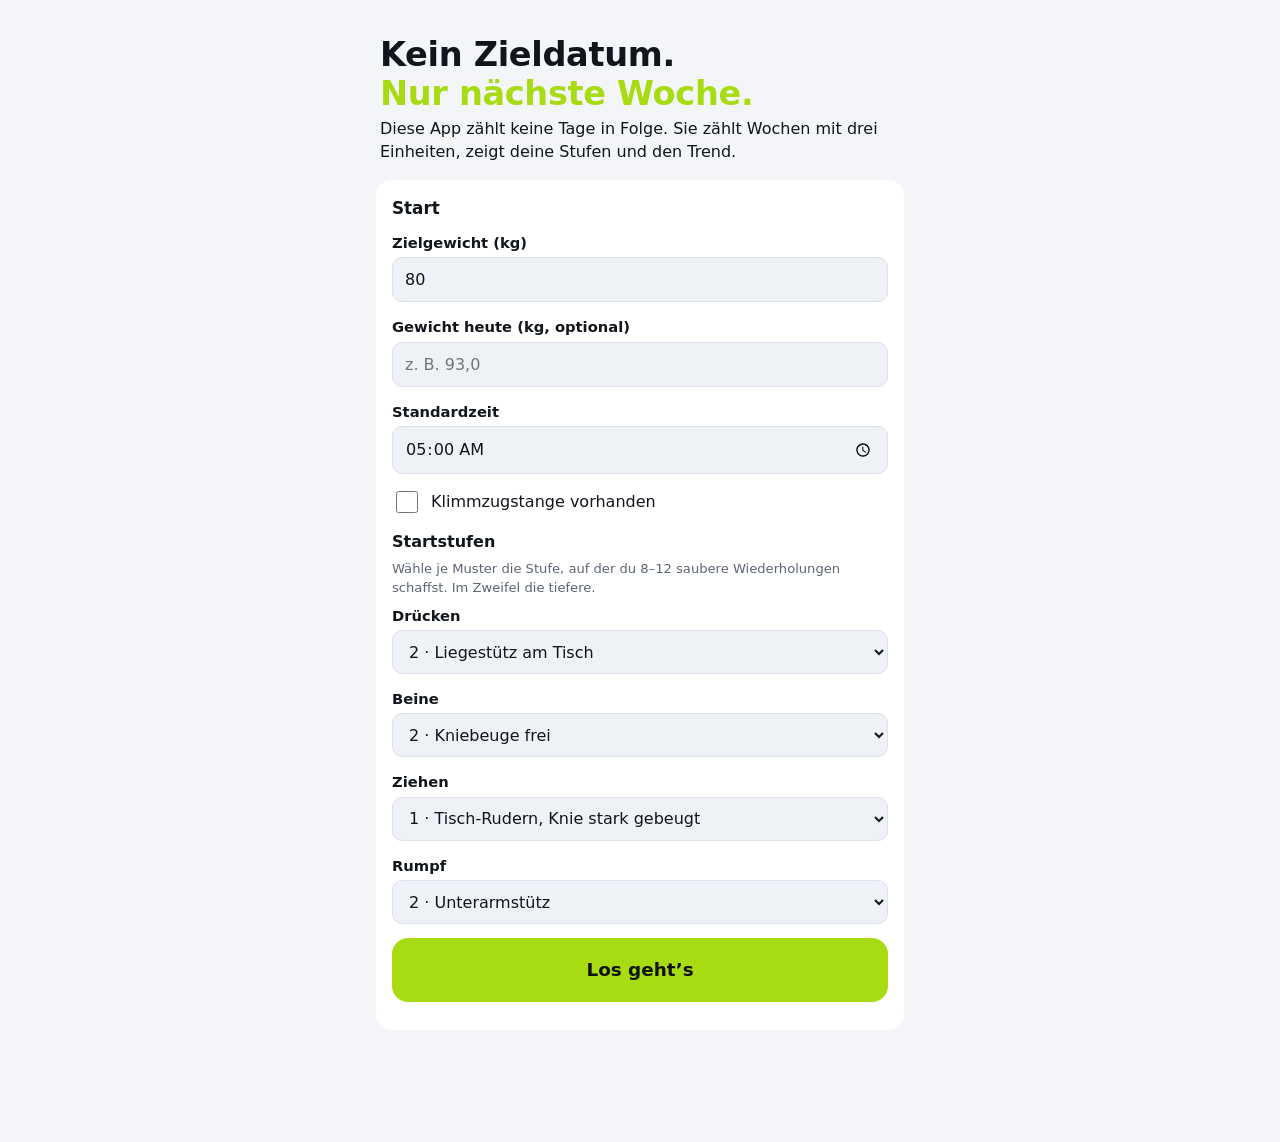
==== index.html @ e04a8357 "Fitness-PWA: Wochenziel, Progressionsleitern, Trends Co-Authored-By: Claude Opus 5.5 <noreply@anthro" ====
<!doctype html>
<html lang="de">
<head>
<meta charset="utf-8">
<meta name="viewport" content="width=device-width, initial-scale=1, viewport-fit=cover">
<title>Fitness</title>
<meta name="description" content="Krafttraining mit Körpergewicht: Wochenziel, Progressionsleitern, Trend.">
<meta name="theme-color" content="#0e1116">
<meta name="apple-mobile-web-app-capable" content="yes">
<meta name="mobile-web-app-capable" content="yes">
<meta name="apple-mobile-web-app-status-bar-style" content="black-translucent">
<meta name="apple-mobile-web-app-title" content="Fitness">
<link rel="manifest" href="manifest.webmanifest">
<link rel="apple-touch-icon" href="icons/icon-180.png">
<link rel="icon" type="image/png" href="icons/icon-192.png">
<link rel="stylesheet" href="app.css">
</head>
<body>
<main id="view"></main>
<nav class="tabs" hidden>
  <button type="button" data-go="heute"><svg viewBox="0 0 24 24" aria-hidden="true"><circle cx="12" cy="12" r="8"/><path d="M12 7v5l3 2"/></svg>Heute</button>
  <button type="button" data-go="verlauf"><svg viewBox="0 0 24 24" aria-hidden="true"><path d="M4 19h16M6 15l4-4 3 3 5-6"/></svg>Verlauf</button>
  <button type="button" data-go="uebungen"><svg viewBox="0 0 24 24" aria-hidden="true"><circle cx="12" cy="5" r="2"/><path d="M12 8v6m0 0-4 6m4-6 4 6M7 11h10"/></svg>Übungen</button>
  <button type="button" data-go="mehr"><svg viewBox="0 0 24 24" aria-hidden="true"><path d="M5 7h14M5 12h14M5 17h14"/></svg>Mehr</button>
</nav>
<section id="run" hidden aria-live="polite"></section>
<dialog id="dlg"></dialog>
<div id="toast" role="status" hidden></div>
<script src="figures.js"></script>
<script src="exercises.js"></script>
<script src="app.js"></script>
</body>
</html>
---- app.css ----
:root {
  --bg: #0e1116; --surface: #171b22; --surface2: #212733; --line: #2c3442;
  --text: #eef2f7; --muted: #98a2b3; --accent: #c6f432; --on-accent: #10140a;
  --mark: #c6f432; --mark-soft: #5d6b2a; --prop: #2a3240; --prop-line: #3a4456;
  --good: #3ccf91; --warn: #f2b84b; --bad: #ff7a7a; --info: #7cb8ff;
  --fig: #eef2f7; --fig-back: #6c7686;
  --r: 16px; --gap: 16px;
  color-scheme: dark;
}
@media (prefers-color-scheme: light) {
  :root {
    --bg: #f3f5f8; --surface: #ffffff; --surface2: #eef1f5; --line: #dde2ea;
    --text: #11151c; --muted: #5b6575; --accent: #a8dc12; --on-accent: #10140a;
    --mark: #5f8a00; --mark-soft: #c7dd8c; --prop: #e4e8ee; --prop-line: #c9d0db;
    --good: #138a5a; --warn: #a86a00; --bad: #c43c3c; --info: #2d6fc4;
    --fig: #1b212b; --fig-back: #a3acba;
    color-scheme: light;
  }
}
* { box-sizing: border-box; }
html { -webkit-text-size-adjust: 100%; }
body {
  margin: 0; background: var(--bg); color: var(--text);
  font: 16px/1.45 system-ui, -apple-system, "Segoe UI", Roboto, sans-serif;
  -webkit-tap-highlight-color: transparent;
}
body.running { overflow: hidden; }
main {
  max-width: 560px; margin: 0 auto;
  padding: calc(env(safe-area-inset-top) + 12px) 16px calc(env(safe-area-inset-bottom) + 96px);
}
h1 { font-size: 1.6rem; line-height: 1.15; margin: 0 0 4px; letter-spacing: -0.01em; }
h2 { font-size: 1.05rem; margin: 0 0 12px; }
h3 { font-size: 1rem; margin: 0 0 6px; }
p { margin: 0 0 8px; }
small, .small { font-size: 0.82rem; }
.muted { color: var(--muted); }
.accent { color: var(--accent); }
.good { color: var(--good); } .bad { color: var(--bad); }
.num { font-variant-numeric: tabular-nums; }
.center { text-align: center; }
.top { margin: 8px 0 16px; }

.card { background: var(--surface); border-radius: var(--r); padding: 16px; margin-bottom: var(--gap); }
.hero { padding: 24px 4px 8px; }
.hero h1 { font-size: 2.1rem; }

/* Knöpfe */
.btn {
  appearance: none; border: 0; border-radius: 12px; padding: 12px 16px; min-height: 48px;
  background: var(--surface2); color: var(--text); font: inherit; font-weight: 600;
  display: inline-flex; align-items: center; justify-content: center; gap: 8px; cursor: pointer;
}
.btn small { font-weight: 500; opacity: 0.75; }
.btn.primary { background: var(--accent); color: var(--on-accent); }
.btn.ghost { background: transparent; color: var(--muted); box-shadow: inset 0 0 0 1px var(--line); }
.btn.danger { background: transparent; color: var(--bad); box-shadow: inset 0 0 0 1px var(--bad); }
.btn.sm { min-height: 38px; padding: 8px 14px; font-size: 0.9rem; }
.btn.big { width: 100%; min-height: 64px; font-size: 1.15rem; border-radius: 16px; margin-bottom: 12px; }
.btn:active { transform: scale(0.98); }
.link { background: none; border: 0; color: var(--accent); font: inherit; padding: 0; cursor: pointer; text-decoration: underline; text-underline-offset: 2px; }
.row2 { display: grid; grid-template-columns: 1fr 1fr; gap: 12px; margin-bottom: 12px; }
.row2 .btn { flex-direction: column; gap: 0; }
.x { background: none; border: 0; color: var(--muted); font-size: 1.4rem; width: 40px; height: 40px; cursor: pointer; flex: none; }
.x.big { font-size: 2rem; }

/* Formulare */
.field { display: grid; gap: 4px; margin-bottom: 14px; }
.field > span { font-weight: 600; font-size: 0.92rem; }
input, select {
  font: inherit; color: var(--text); background: var(--surface2); border: 1px solid var(--line);
  border-radius: 10px; padding: 10px 12px; min-height: 44px; width: 100%;
}
input:focus, select:focus { outline: 2px solid var(--accent); outline-offset: 1px; }
.check { display: flex; align-items: center; gap: 10px; margin-bottom: 14px; }
.check input { width: 22px; height: 22px; min-height: 0; accent-color: var(--accent); }
.inline { display: flex; gap: 8px; margin-bottom: 8px; }
.inline input { flex: 1; }

/* Wochen-Karte */
.weekcard { display: grid; grid-template-columns: 96px 1fr; gap: 16px; align-items: center; position: relative; }
.ring { width: 96px; height: 96px; grid-row: 1; grid-column: 1; }
.ring circle { fill: none; stroke-width: 9; }
.ring .track { stroke: var(--surface2); }
.ring .arc { stroke: var(--mark-soft); stroke-linecap: round; transition: stroke-dasharray .6s; }
.ring .arc.done { stroke: var(--accent); }
.ringtxt { grid-row: 1; grid-column: 1; text-align: center; display: grid; place-content: center; }
.ringtxt b { font-size: 1.7rem; line-height: 1; }
.ringtxt b span { font-size: 1rem; color: var(--muted); }
.ringtxt small { color: var(--muted); font-size: 0.72rem; }
.weekinfo p { margin-bottom: 10px; }
.days { display: grid; grid-template-columns: repeat(7, 1fr); gap: 4px; text-align: center; }
.day span { display: block; font-size: 0.72rem; color: var(--muted); }
.day i { display: block; width: 14px; height: 14px; margin: 3px auto 0; border-radius: 50%; background: var(--surface2); }
.day i.u { background: var(--accent); }
.day i.m { background: transparent; box-shadow: inset 0 0 0 2.5px var(--accent); }
.day.today span { color: var(--text); font-weight: 700; }
.day.today i:not(.u):not(.m) { box-shadow: inset 0 0 0 2px var(--muted); }

.banner { display: flex; gap: 12px; align-items: center; justify-content: space-between; border-radius: 14px; padding: 12px 14px; margin-bottom: 12px; background: var(--surface); border-left: 4px solid var(--info); }
.banner.warn { border-left-color: var(--warn); }
.banner p { margin: 2px 0 0; color: var(--muted); font-size: 0.86rem; }
.bbtns { display: flex; gap: 6px; flex: none; }
.slot { margin: 0 4px 16px; }

/* Stufen */
.lvls { display: grid; grid-template-columns: 1fr 1fr; gap: 10px; }
.lvl { display: grid; gap: 4px; background: var(--surface2); border: 0; border-radius: 12px; padding: 8px; color: var(--text); font: inherit; font-size: 0.86rem; text-align: left; cursor: pointer; }
.lvl small { display: block; color: var(--muted); font-size: 0.75rem; }

/* Figuren */
.figslot { width: 100%; }
.fig { display: block; width: 100%; height: auto; }
.figslot.mini .fig { max-height: 70px; }
.figslot.mid { max-width: 220px; margin: 0 auto 6px; }
.figslot.big { max-width: 420px; margin: 0 auto; }
.fig .floor { stroke: var(--prop-line); stroke-width: 2; }
.fig .prop { fill: var(--prop); stroke: var(--prop-line); stroke-width: 1; }
.fig .prop.faint { opacity: 0.5; }
.fig .prop.solid { fill: var(--muted); stroke: none; }
.fig .limb { fill: none; stroke-linecap: round; stroke-linejoin: round; stroke-width: 5.5; }
.fig .limb.front { stroke: var(--fig); }
.fig .limb.back { stroke: var(--fig-back); }
.fig .headc { fill: var(--accent); }

/* Übungskarten */
.excard { display: grid; grid-template-columns: 42% 1fr; gap: 12px; align-items: center; padding: 10px 0; border-top: 1px solid var(--line); }
.card > div:first-of-type .excard, .card > h2 + .excard { border-top: 0; }
.excard ul { margin: 0 0 6px; padding-left: 18px; font-size: 0.86rem; color: var(--muted); }
.current .excard { background: var(--surface2); border-radius: 12px; padding: 10px; border-top: 0; margin: 4px -6px; }
.tag { display: inline-block; font-size: 0.75rem; font-weight: 700; color: var(--on-accent); background: var(--accent); border-radius: 6px; padding: 1px 7px; }

/* Diagramme */
.chart { position: relative; touch-action: pan-y; margin: 4px 0 8px; }
.chart svg { display: block; width: 100%; height: auto; overflow: visible; }
.chart .grid { stroke: var(--line); stroke-width: 1; }
.chart .axis { stroke: var(--prop-line); stroke-width: 1; }
.chart .goal { stroke: var(--muted); stroke-width: 1; stroke-dasharray: 4 4; }
.chart .ax { fill: var(--muted); font-size: 10px; }
.chart .lbl { fill: var(--text); font-size: 11px; font-weight: 700; }
.chart .line { fill: none; stroke: var(--mark); stroke-width: 2; stroke-linejoin: round; stroke-linecap: round; }
.chart .dot { fill: var(--muted); opacity: 0.55; }
.chart .pdot { fill: var(--mark); stroke: var(--surface); stroke-width: 2; }
.chart .bar.ok { fill: var(--mark); }
.chart .bar.mini { fill: var(--mark-soft); }
.chart .bar.no { fill: var(--fig-back); opacity: 0.55; }
.chart .bar.cur { fill: none; stroke: var(--mark); stroke-width: 1.5; stroke-dasharray: 3 2; }
.chart .xhair { stroke: var(--muted); stroke-width: 1; }
.chart .hl { fill: var(--mark); stroke: var(--surface); stroke-width: 2; }
.tip { position: absolute; pointer-events: none; background: var(--surface2); border: 1px solid var(--line); border-radius: 8px; padding: 6px 9px; font-size: 0.8rem; line-height: 1.35; white-space: nowrap; box-shadow: 0 4px 16px rgba(0,0,0,.25); }
.legend { display: flex; flex-wrap: wrap; gap: 4px 12px; align-items: center; color: var(--muted); margin: 0; }
.sw { display: inline-block; width: 10px; height: 10px; border-radius: 3px; margin-right: -6px; }
.sw.ok { background: var(--mark); } .sw.mini { background: var(--mark-soft); } .sw.no { background: var(--fig-back); opacity: .55; }
.sw.cur { box-shadow: inset 0 0 0 1.5px var(--mark); }
.stats { display: grid; grid-template-columns: repeat(3, 1fr); gap: 8px; margin-bottom: 8px; }
.stats b { font-size: 1.5rem; display: block; line-height: 1.1; }
.stats b span { font-size: 0.95rem; color: var(--muted); }
.stats small { color: var(--muted); }
.perfgrid { display: grid; grid-template-columns: 1fr 1fr; gap: 14px; }
.perf p { margin: 0; font-size: 0.9rem; }

.tablewrap { overflow-x: auto; }
table.tests { width: 100%; border-collapse: collapse; font-size: 0.86rem; margin-bottom: 8px; }
.tests td { white-space: nowrap; }
.tests th, .tests td { padding: 7px 4px; border-bottom: 1px solid var(--line); text-align: right; font-variant-numeric: tabular-nums; }
.tests th:first-child { text-align: left; font-weight: 500; }
.tests thead th { color: var(--muted); font-weight: 600; }

ul.plain { list-style: none; margin: 0; padding: 0; }
ul.plain li { display: flex; align-items: center; justify-content: space-between; gap: 8px; padding: 8px 0; border-bottom: 1px solid var(--line); }
ul.plain li:last-child { border-bottom: 0; }
details summary { cursor: pointer; padding: 6px 0; }
.rules ol { padding-left: 20px; margin: 0 0 12px; }
.rules li { margin-bottom: 6px; }
.rules ul { padding-left: 20px; margin: 0; }

/* Tab-Leiste */
.tabs {
  position: fixed; left: 0; right: 0; bottom: 0; z-index: 5;
  display: grid; grid-template-columns: repeat(4, 1fr);
  padding: 6px 8px calc(env(safe-area-inset-bottom) + 6px);
  background: color-mix(in srgb, var(--bg) 82%, transparent);
  -webkit-backdrop-filter: blur(14px); backdrop-filter: blur(14px);
  border-top: 1px solid var(--line);
}
.tabs[hidden] { display: none; }
.tabs button { background: none; border: 0; color: var(--muted); font: inherit; font-size: 0.72rem; display: grid; justify-items: center; gap: 2px; padding: 6px 0; cursor: pointer; }
.tabs svg { width: 24px; height: 24px; fill: none; stroke: currentColor; stroke-width: 2; stroke-linecap: round; stroke-linejoin: round; }
.tabs button.on { color: var(--accent); }

/* Einheit im Vollbild */
#run {
  position: fixed; inset: 0; z-index: 10; background: var(--bg); overflow-y: auto;
  display: flex; flex-direction: column;
  padding: calc(env(safe-area-inset-top) + 8px) 16px calc(env(safe-area-inset-bottom) + 16px);
}
#run[hidden] { display: none; }
#run.flash { animation: flash .5s ease-out; }
@keyframes flash { 0% { box-shadow: inset 0 0 0 100vmax color-mix(in srgb, var(--accent) 35%, transparent); } 100% { box-shadow: inset 0 0 0 100vmax transparent; } }
.runhead { display: grid; grid-template-columns: 40px 1fr auto; gap: 10px; align-items: center; max-width: 560px; width: 100%; margin: 0 auto; }
.runhead small { color: var(--muted); font-weight: 600; }
.prog { height: 6px; background: var(--surface2); border-radius: 3px; overflow: hidden; margin-top: 4px; }
.prog i { display: block; height: 100%; background: var(--accent); border-radius: 3px; }
.stage { flex: 1; max-width: 560px; width: 100%; margin: 0 auto; text-align: center; padding: 8px 0; }
.stage h2 { font-size: 1.35rem; margin: 6px 0 4px; }
.stage .target { font-weight: 600; margin-bottom: 4px; }
.cues { list-style: none; padding: 0; margin: 8px 0 12px; color: var(--muted); font-size: 0.9rem; }
.cues li { margin-bottom: 2px; }
.clock { font-size: 4.2rem; font-weight: 800; line-height: 1; margin: 8px 0; letter-spacing: -0.02em; }
.rest .clock { font-size: 5.5rem; }
.tbar { height: 6px; background: var(--surface2); border-radius: 3px; overflow: hidden; max-width: 320px; margin: 0 auto 14px; }
.tbar i { display: block; height: 100%; width: 0; background: var(--accent); }
.stepper { display: flex; align-items: center; justify-content: center; gap: 18px; margin: 6px 0; }
.stepper .clock { min-width: 110px; margin: 0; }
.btn.round { width: 64px; height: 64px; border-radius: 50%; font-size: 1.5rem; padding: 0; }
.btn.round.wide { width: auto; min-width: 120px; border-radius: 32px; font-size: 1.1rem; padding: 0 22px; }
.runbtns { display: grid; grid-template-columns: 1fr 2fr; gap: 12px; max-width: 560px; width: 100%; margin: 0 auto; }
.runbtns .btn { min-height: 60px; font-size: 1.05rem; }
.sum { text-align: left; }
.sum h1 { font-size: 2rem; margin-top: 12px; }
.sumlist li select { width: auto; flex: none; }

dialog {
  width: min(560px, calc(100vw - 24px)); max-height: calc(100dvh - 40px); overflow-y: auto;
  border: 0; border-radius: 18px; padding: 18px; background: var(--surface); color: var(--text);
}
dialog::backdrop { background: rgba(0,0,0,.55); }
dialog .field small { font-size: 0.78rem; }

#toast {
  position: fixed; left: 50%; transform: translateX(-50%); z-index: 20;
  bottom: calc(env(safe-area-inset-bottom) + 84px);
  display: flex; gap: 12px; align-items: center; max-width: calc(100vw - 32px);
  background: var(--text); color: var(--bg); border-radius: 12px; padding: 10px 14px; font-weight: 600; font-size: 0.9rem;
}
#toast[hidden] { display: none; }
#toast button { background: none; border: 0; color: inherit; font: inherit; text-decoration: underline; cursor: pointer; }
body.running #toast { bottom: calc(env(safe-area-inset-bottom) + 96px); }

@media (prefers-reduced-motion: reduce) { * { transition: none !important; animation: none !important; } }
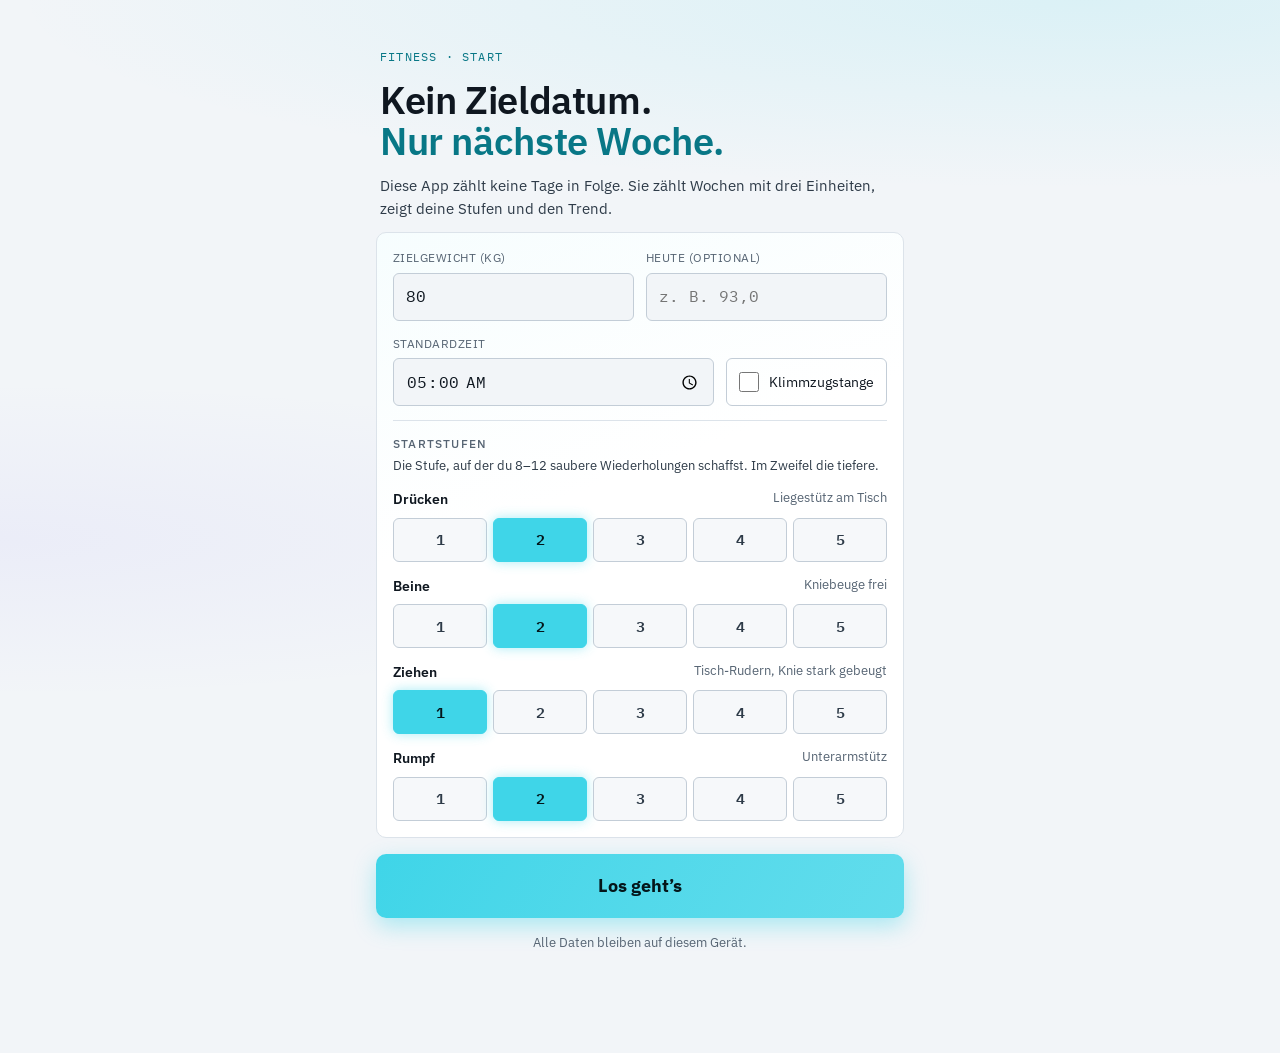
==== commit 8f223c78: "Design B (Instrument) umsetzen - Tokens, Verläufe, Glow nach DESIGN.md; IBM Plex lokal in fonts/ - H" ====
--- a/index.html
+++ b/index.html
@@ -5,7 +5,8 @@
 <meta name="viewport" content="width=device-width, initial-scale=1, viewport-fit=cover">
 <title>Fitness</title>
 <meta name="description" content="Krafttraining mit Körpergewicht: Wochenziel, Progressionsleitern, Trend.">
-<meta name="theme-color" content="#0e1116">
+<meta name="theme-color" content="#0A0F14" media="(prefers-color-scheme: dark)">
+<meta name="theme-color" content="#F2F5F8" media="(prefers-color-scheme: light)">
 <meta name="apple-mobile-web-app-capable" content="yes">
 <meta name="mobile-web-app-capable" content="yes">
 <meta name="apple-mobile-web-app-status-bar-style" content="black-translucent">
@@ -13,6 +14,8 @@
 <link rel="manifest" href="manifest.webmanifest">
 <link rel="apple-touch-icon" href="icons/icon-180.png">
 <link rel="icon" type="image/png" href="icons/icon-192.png">
+<link rel="preload" href="fonts/plex-sans-400.woff2" as="font" type="font/woff2" crossorigin>
+<link rel="preload" href="fonts/plex-mono-500.woff2" as="font" type="font/woff2" crossorigin>
 <link rel="stylesheet" href="app.css">
 </head>
 <body>
@@ -24,7 +27,7 @@
   <button type="button" data-go="mehr"><svg viewBox="0 0 24 24" aria-hidden="true"><path d="M5 7h14M5 12h14M5 17h14"/></svg>Mehr</button>
 </nav>
 <section id="run" hidden aria-live="polite"></section>
-<dialog id="dlg"></dialog>
+<dialog id="dlg" class="sheet" aria-labelledby="dlgT"></dialog>
 <div id="toast" role="status" hidden></div>
 <script src="figures.js"></script>
 <script src="exercises.js"></script>
--- a/app.css
+++ b/app.css
@@ -1,240 +1,587 @@
+/* Design B · Instrument – siehe DESIGN.md */
+@font-face { font-family: "IBM Plex Sans"; font-weight: 400; font-display: swap; src: url(fonts/plex-sans-400.woff2) format("woff2"); }
+@font-face { font-family: "IBM Plex Sans"; font-weight: 500; font-display: swap; src: url(fonts/plex-sans-500.woff2) format("woff2"); }
+@font-face { font-family: "IBM Plex Sans"; font-weight: 600; font-display: swap; src: url(fonts/plex-sans-600.woff2) format("woff2"); }
+@font-face { font-family: "IBM Plex Sans"; font-weight: 700; font-display: swap; src: url(fonts/plex-sans-700.woff2) format("woff2"); }
+@font-face { font-family: "IBM Plex Mono"; font-weight: 400; font-display: swap; src: url(fonts/plex-mono-400.woff2) format("woff2"); }
+@font-face { font-family: "IBM Plex Mono"; font-weight: 500; font-display: swap; src: url(fonts/plex-mono-500.woff2) format("woff2"); }
+@font-face { font-family: "IBM Plex Mono"; font-weight: 600; font-display: swap; src: url(fonts/plex-mono-600.woff2) format("woff2"); }
+
 :root {
-  --bg: #0e1116; --surface: #171b22; --surface2: #212733; --line: #2c3442;
-  --text: #eef2f7; --muted: #98a2b3; --accent: #c6f432; --on-accent: #10140a;
-  --mark: #c6f432; --mark-soft: #5d6b2a; --prop: #2a3240; --prop-line: #3a4456;
-  --good: #3ccf91; --warn: #f2b84b; --bad: #ff7a7a; --info: #7cb8ff;
-  --fig: #eef2f7; --fig-back: #6c7686;
-  --r: 16px; --gap: 16px;
+  --bg: #0A0F14;
+  --surface: #121A22;  --surface-end: #0F161C;  --surface2: #1A242E;  --inset: #0E151B;
+  --line: #1F2B36;  --line-mid: #2A3A48;  --line-strong: #3A4B5A;  --track: #1F2B36;
+  --text: #E6EDF3;  --text-2: #B7C3CE;  --muted: #8B9AA8;
+  --accent: #3FD5E8;
+  --accent-ink: #3FD5E8;
+  --on-accent: #04161A;
+  --violet: #7B6CF6;
+  --good: #6FDBA0;  --good-line: #24503C;  --bad: #FF8F8F;  --bad-line: #FF7A7A;  --bad-soft: #5A2A2A;  --warn: #F2B84B;
+  --badminton: #A18CFF;
+  --fig: #E6EDF3;  --fig-prop: #3A4B5A;  --fig-prop-fill: #1A242E;
+  --chart-dot: #5A6B7A;
+  --r-card: 10px;  --r-ctrl: 6px;  --r-btn: 10px;  --r-pill: 999px;
+  --font-sans: "IBM Plex Sans", system-ui, sans-serif;
+  --font-mono: "IBM Plex Mono", ui-monospace, monospace;
+  /* Verlauf 45 %, Glow an */
+  --page-a: 11%;  --card-a: 4%;
+  --btn-shadow: 0 10px 30px color-mix(in srgb, var(--accent) 35%, transparent);
+  --glow-text: 0 0 18px color-mix(in srgb, var(--accent) 55%, transparent);
+  --glow-box: 0 0 10px color-mix(in srgb, var(--accent) 45%, transparent);
+  --glow-line: drop-shadow(0 0 6px color-mix(in srgb, var(--accent) 60%, transparent));
+  --seg-from: color-mix(in srgb, var(--accent) 84%, var(--bg));
+  --seg-to: var(--accent);
+  --accent-deep: color-mix(in srgb, var(--accent) 65%, var(--bg));
+  --accent-light: color-mix(in srgb, var(--accent) 75%, #fff);
   color-scheme: dark;
 }
 @media (prefers-color-scheme: light) {
   :root {
-    --bg: #f3f5f8; --surface: #ffffff; --surface2: #eef1f5; --line: #dde2ea;
-    --text: #11151c; --muted: #5b6575; --accent: #a8dc12; --on-accent: #10140a;
-    --mark: #5f8a00; --mark-soft: #c7dd8c; --prop: #e4e8ee; --prop-line: #c9d0db;
-    --good: #138a5a; --warn: #a86a00; --bad: #c43c3c; --info: #2d6fc4;
-    --fig: #1b212b; --fig-back: #a3acba;
+    --bg: #F2F5F8;
+    --surface: #FFFFFF;  --surface-end: #FFFFFF;  --surface2: #EEF2F6;  --inset: #F6F8FA;
+    --line: #DCE3EA;  --line-mid: #CDD6DF;  --line-strong: #C3CDD7;  --track: #E4EAF0;
+    --text: #0F1720;  --text-2: #2E3B48;  --muted: #566473;
+    --accent: #3FD5E8;  --accent-ink: #087786;  --on-accent: #04161A;
+    --good: #12805A;  --good-line: #B5DCC9;  --bad: #C43C3C;  --bad-line: #C43C3C;  --bad-soft: #EBC4C4;  --warn: #A86A00;
+    --badminton: #6A55D8;
+    --fig: #0F1720;  --fig-prop: #C3CDD7;  --fig-prop-fill: #E4EAF0;
+    --chart-dot: #9AA8B6;
+    --page-a: 13%;  --card-a: 4.5%;
+    --btn-shadow: 0 8px 22px color-mix(in srgb, var(--accent) 40%, transparent);
+    --glow-text: none;
+    --glow-box: 0 2px 6px color-mix(in srgb, var(--accent) 45%, transparent);
+    --glow-line: drop-shadow(0 2px 4px color-mix(in srgb, var(--accent) 45%, transparent));
+    --seg-from: var(--accent-ink);
+    --seg-to: color-mix(in srgb, var(--accent-ink) 73%, var(--accent));
+    --accent-deep: var(--accent-ink);
+    --accent-light: var(--accent);
     color-scheme: light;
   }
 }
+
 * { box-sizing: border-box; }
 html { -webkit-text-size-adjust: 100%; }
 body {
-  margin: 0; background: var(--bg); color: var(--text);
-  font: 16px/1.45 system-ui, -apple-system, "Segoe UI", Roboto, sans-serif;
+  margin: 0; color: var(--text);
+  font: 15px/1.45 var(--font-sans);
+  background:
+    radial-gradient(120% 30% at 85% 0%, color-mix(in srgb, var(--accent) var(--page-a), transparent), transparent 70%),
+    radial-gradient(90% 25% at 0% 60%, color-mix(in srgb, var(--violet) 6%, transparent), transparent 70%),
+    var(--bg);
+  background-attachment: fixed;
   -webkit-tap-highlight-color: transparent;
 }
 body.running { overflow: hidden; }
 main {
-  max-width: 560px; margin: 0 auto;
-  padding: calc(env(safe-area-inset-top) + 12px) 16px calc(env(safe-area-inset-bottom) + 96px);
-}
-h1 { font-size: 1.6rem; line-height: 1.15; margin: 0 0 4px; letter-spacing: -0.01em; }
-h2 { font-size: 1.05rem; margin: 0 0 12px; }
-h3 { font-size: 1rem; margin: 0 0 6px; }
-p { margin: 0 0 8px; }
-small, .small { font-size: 0.82rem; }
+  max-width: 560px; margin: 0 auto; display: flex; flex-direction: column; gap: 12px;
+  padding: calc(env(safe-area-inset-top) + 24px) 16px calc(env(safe-area-inset-bottom) + 100px);
+}
+h1 { font-size: 26px; line-height: 1.15; font-weight: 600; margin: 0; }
+h2 { font-size: 12px; font-weight: 500; text-transform: uppercase; letter-spacing: .1em; color: var(--muted); margin: 0; }
+h3 { font-size: 15px; font-weight: 600; margin: 0; }
+p { margin: 0; }
+b { font-weight: 600; }
+small, .small { font-size: 13px; }
 .muted { color: var(--muted); }
-.accent { color: var(--accent); }
-.good { color: var(--good); } .bad { color: var(--bad); }
-.num { font-variant-numeric: tabular-nums; }
+.text2 { color: var(--text-2); }
+.accent { color: var(--accent-ink); }
+.good { color: var(--good); } .bad { color: var(--bad); } .warn { color: var(--warn); }
+.mono, .num { font-family: var(--font-mono); font-variant-numeric: tabular-nums; }
+.glow { text-shadow: var(--glow-text); }
 .center { text-align: center; }
-.top { margin: 8px 0 16px; }
-
-.card { background: var(--surface); border-radius: var(--r); padding: 16px; margin-bottom: var(--gap); }
-.hero { padding: 24px 4px 8px; }
-.hero h1 { font-size: 2.1rem; }
+.eyebrow { font-family: var(--font-mono); font-size: 12px; letter-spacing: .04em; color: var(--muted); }
+.eyebrow.accent { color: var(--accent-ink); letter-spacing: .1em; }
+.sr { position: absolute; width: 1px; height: 1px; overflow: hidden; clip: rect(0 0 0 0); white-space: nowrap; }
+
+.card {
+  background: linear-gradient(160deg, color-mix(in srgb, var(--accent) var(--card-a), var(--surface)) 0%, var(--surface) 42%, var(--surface-end) 100%);
+  border: 1px solid var(--line); border-radius: var(--r-card); padding: 16px;
+  display: flex; flex-direction: column; gap: 12px; min-width: 0;
+}
+.chead { display: flex; justify-content: space-between; align-items: baseline; gap: 8px; }
+.meta { font-family: var(--font-mono); font-size: 12px; color: var(--muted); text-align: right; }
+.grid2 { display: grid; grid-template-columns: repeat(2, minmax(0, 1fr)); gap: 12px; }
+.top { display: flex; justify-content: space-between; align-items: flex-end; gap: 12px; }
+.top .stack { display: flex; flex-direction: column; gap: 2px; }
+.top p.text2 { font-size: 13px; line-height: 1.45; }
 
 /* Knöpfe */
 .btn {
-  appearance: none; border: 0; border-radius: 12px; padding: 12px 16px; min-height: 48px;
+  appearance: none; border: 1px solid var(--line-strong); border-radius: var(--r-btn); padding: 0 14px; min-height: 44px;
   background: var(--surface2); color: var(--text); font: inherit; font-weight: 600;
   display: inline-flex; align-items: center; justify-content: center; gap: 8px; cursor: pointer;
 }
-.btn small { font-weight: 500; opacity: 0.75; }
-.btn.primary { background: var(--accent); color: var(--on-accent); }
-.btn.ghost { background: transparent; color: var(--muted); box-shadow: inset 0 0 0 1px var(--line); }
-.btn.danger { background: transparent; color: var(--bad); box-shadow: inset 0 0 0 1px var(--bad); }
-.btn.sm { min-height: 38px; padding: 8px 14px; font-size: 0.9rem; }
-.btn.big { width: 100%; min-height: 64px; font-size: 1.15rem; border-radius: 16px; margin-bottom: 12px; }
-.btn:active { transform: scale(0.98); }
-.link { background: none; border: 0; color: var(--accent); font: inherit; padding: 0; cursor: pointer; text-decoration: underline; text-underline-offset: 2px; }
-.row2 { display: grid; grid-template-columns: 1fr 1fr; gap: 12px; margin-bottom: 12px; }
-.row2 .btn { flex-direction: column; gap: 0; }
-.x { background: none; border: 0; color: var(--muted); font-size: 1.4rem; width: 40px; height: 40px; cursor: pointer; flex: none; }
-.x.big { font-size: 2rem; }
+.btn.primary {
+  border: 0;
+  background: linear-gradient(120deg, var(--accent), color-mix(in srgb, var(--accent) 82%, #fff));
+  color: var(--on-accent); box-shadow: var(--btn-shadow);
+}
+.btn.ghost { background: transparent; color: var(--text-2); }
+.btn.sec { background: linear-gradient(160deg, color-mix(in srgb, var(--accent) var(--card-a), var(--surface)), var(--surface-end)); }
+.btn.danger { background: transparent; color: var(--bad); border-color: var(--bad-line); }
+.btn.sm { min-height: 44px; padding: 0 12px; font-size: 13px; border-radius: 8px; }
+.btn.big { width: 100%; min-height: 64px; font-size: 18px; font-weight: 700; padding: 0 18px; }
+.btn.split { justify-content: space-between; }
+.btn.split > span { font-family: var(--font-mono); font-size: 12px; font-weight: 500; color: var(--muted); }
+.btn.primary.split > span { font-size: 14px; color: inherit; }
+.btn:active { transform: scale(.98); }
+.btn svg { width: 18px; height: 18px; fill: none; stroke: currentColor; stroke-width: 1.8; stroke-linecap: round; stroke-linejoin: round; flex: none; }
+.link { background: none; border: 0; color: var(--accent-ink); font: inherit; padding: 0; min-height: 28px; cursor: pointer; text-decoration: underline; text-underline-offset: 3px; }
+.x { appearance: none; background: none; border: 0; color: var(--muted); font: inherit; font-size: 20px; width: 44px; height: 44px; cursor: pointer; flex: none; }
+.x.box { border: 1px solid var(--line-strong); border-radius: var(--r-btn); background: var(--surface); color: var(--text); }
 
 /* Formulare */
-.field { display: grid; gap: 4px; margin-bottom: 14px; }
-.field > span { font-weight: 600; font-size: 0.92rem; }
 input, select {
-  font: inherit; color: var(--text); background: var(--surface2); border: 1px solid var(--line);
-  border-radius: 10px; padding: 10px 12px; min-height: 44px; width: 100%;
-}
-input:focus, select:focus { outline: 2px solid var(--accent); outline-offset: 1px; }
-.check { display: flex; align-items: center; gap: 10px; margin-bottom: 14px; }
-.check input { width: 22px; height: 22px; min-height: 0; accent-color: var(--accent); }
-.inline { display: flex; gap: 8px; margin-bottom: 8px; }
-.inline input { flex: 1; }
-
-/* Wochen-Karte */
-.weekcard { display: grid; grid-template-columns: 96px 1fr; gap: 16px; align-items: center; position: relative; }
-.ring { width: 96px; height: 96px; grid-row: 1; grid-column: 1; }
-.ring circle { fill: none; stroke-width: 9; }
-.ring .track { stroke: var(--surface2); }
-.ring .arc { stroke: var(--mark-soft); stroke-linecap: round; transition: stroke-dasharray .6s; }
-.ring .arc.done { stroke: var(--accent); }
-.ringtxt { grid-row: 1; grid-column: 1; text-align: center; display: grid; place-content: center; }
-.ringtxt b { font-size: 1.7rem; line-height: 1; }
-.ringtxt b span { font-size: 1rem; color: var(--muted); }
-.ringtxt small { color: var(--muted); font-size: 0.72rem; }
-.weekinfo p { margin-bottom: 10px; }
-.days { display: grid; grid-template-columns: repeat(7, 1fr); gap: 4px; text-align: center; }
-.day span { display: block; font-size: 0.72rem; color: var(--muted); }
-.day i { display: block; width: 14px; height: 14px; margin: 3px auto 0; border-radius: 50%; background: var(--surface2); }
-.day i.u { background: var(--accent); }
-.day i.m { background: transparent; box-shadow: inset 0 0 0 2.5px var(--accent); }
-.day.today span { color: var(--text); font-weight: 700; }
-.day.today i:not(.u):not(.m) { box-shadow: inset 0 0 0 2px var(--muted); }
-
-.banner { display: flex; gap: 12px; align-items: center; justify-content: space-between; border-radius: 14px; padding: 12px 14px; margin-bottom: 12px; background: var(--surface); border-left: 4px solid var(--info); }
-.banner.warn { border-left-color: var(--warn); }
-.banner p { margin: 2px 0 0; color: var(--muted); font-size: 0.86rem; }
-.bbtns { display: flex; gap: 6px; flex: none; }
-.slot { margin: 0 4px 16px; }
-
-/* Stufen */
-.lvls { display: grid; grid-template-columns: 1fr 1fr; gap: 10px; }
-.lvl { display: grid; gap: 4px; background: var(--surface2); border: 0; border-radius: 12px; padding: 8px; color: var(--text); font: inherit; font-size: 0.86rem; text-align: left; cursor: pointer; }
-.lvl small { display: block; color: var(--muted); font-size: 0.75rem; }
+  font: inherit; font-size: 16px; color: var(--text); background: var(--bg); border: 1px solid var(--line-strong);
+  border-radius: var(--r-ctrl); padding: 0 12px; min-height: 48px; width: 100%;
+}
+input[inputmode=decimal], input[type=time], input[type=date] { font-family: var(--font-mono); }
+input:focus-visible, select:focus-visible, .btn:focus-visible, button:focus-visible, summary:focus-visible { outline: 2px solid var(--accent-ink); outline-offset: 2px; }
+.field { display: flex; flex-direction: column; gap: 6px; font-size: 12px; color: var(--muted); text-transform: uppercase; letter-spacing: .04em; }
+.field input, .field select { text-transform: none; letter-spacing: 0; }
+.checkbox { display: flex; align-items: center; gap: 10px; min-height: 48px; border: 1px solid var(--line-strong); border-radius: var(--r-ctrl); padding: 0 12px; cursor: pointer; font-size: 14px; }
+.checkbox input { width: 20px; height: 20px; min-height: 0; margin: 0; accent-color: var(--accent); flex: none; }
+
+/* Switch: echtes Checkbox-Input mit role=switch */
+.switch { appearance: none; -webkit-appearance: none; flex: none; position: relative; width: 46px; height: 28px; min-height: 0; padding: 0; margin: 0;
+  border-radius: 14px; background: var(--track); border: 1px solid var(--line-strong); cursor: pointer; transition: background .2s; }
+.switch::after { content: ""; position: absolute; top: 3px; left: 3px; width: 20px; height: 20px; border-radius: 50%; background: var(--muted); transition: transform .2s, background .2s; }
+.switch:checked { background: var(--accent); border-color: var(--accent); box-shadow: var(--glow-box); }
+.switch:checked::after { transform: translateX(18px); background: var(--on-accent); }
+
+/* Segment-Umschalter */
+.seg { display: flex; border: 1px solid var(--line-strong); border-radius: 8px; overflow: hidden; font-family: var(--font-mono); font-size: 12px; flex: none; }
+.seg button { appearance: none; border: 0; background: transparent; color: var(--muted); font: inherit; min-height: 36px; padding: 0 12px; cursor: pointer; }
+.seg button[aria-checked=true] { background: var(--surface2); color: var(--text); }
+.seg.solid button[aria-checked=true] { background: var(--accent); color: var(--on-accent); font-weight: 600; }
+
+/* Kopf Heute */
+.blockno { display: flex; flex-direction: column; align-items: flex-end; font-family: var(--font-mono); font-size: 12px; color: var(--muted); }
+.blockno b { color: var(--text); font-weight: 500; }
+
+/* Block-Zeitleiste */
+.blockbar { display: grid; grid-template-columns: repeat(6, minmax(0, 1fr)); gap: 4px; }
+.blockbar > div { display: flex; flex-direction: column; align-items: center; gap: 4px; font-family: var(--font-mono); font-size: 10px; color: var(--muted); }
+.blockbar i { width: 100%; height: 6px; border-radius: 3px; background: var(--track); }
+.blockbar .done i { background: var(--accent-ink); }
+.blockbar .test i { background: repeating-linear-gradient(135deg, var(--line-mid) 0 4px, var(--track) 4px 8px); }
+.blockbar .cur { color: var(--text); }
+.blockbar .cur i { background: linear-gradient(90deg, var(--accent-ink) 0 var(--p), transparent var(--p)), var(--track); box-shadow: var(--glow-box); }
+.blockbar .cur.test i { background: linear-gradient(90deg, var(--accent-ink) 0 var(--p), transparent var(--p)), repeating-linear-gradient(135deg, var(--line-mid) 0 4px, var(--track) 4px 8px); }
+
+/* Wochenziel-Bogen */
+.gauge { position: relative; height: 128px; display: flex; justify-content: center; }
+.gauge svg { width: 260px; height: 142px; overflow: visible; }
+.gauge .trk { stroke: var(--track); }
+.gauge .arc { transition: stroke-dasharray .6s; filter: var(--glow-line); }
+.gauge .tick { stroke: var(--line-strong); stroke-width: 2; }
+.gauge .s0 { stop-color: var(--accent-deep); } .gauge .s1 { stop-color: var(--accent-light); }
+.gaugetxt { position: absolute; bottom: 0; display: flex; flex-direction: column; align-items: center; }
+.gaugetxt b { font-family: var(--font-mono); font-size: 48px; line-height: 1; font-weight: 500; color: var(--accent-ink); text-shadow: var(--glow-text); }
+.gaugetxt b span { font-size: 22px; color: var(--muted); text-shadow: none; }
+.gaugetxt small { font-family: var(--font-mono); font-size: 11px; color: var(--muted); }
+.days { display: grid; grid-template-columns: repeat(7, minmax(0, 1fr)); gap: 4px; font-family: var(--font-mono); font-size: 11px; text-align: center; color: var(--muted); }
+.days > div { display: flex; flex-direction: column; gap: 4px; padding: 2px 0; border: 1px solid transparent; border-radius: 4px; }
+.days > div { align-items: center; }
+.days .mk { display: block; width: 3px; height: 3px; margin: 4px 0; border-radius: 50%; background: var(--muted); }
+.days .mk.u { width: 9px; height: 9px; margin: 1px 0; background: var(--accent-ink); box-shadow: var(--glow-box); }
+.days .mk.m { width: 9px; height: 9px; margin: 1px 0; background: transparent; box-shadow: inset 0 0 0 2px var(--accent-ink); }
+.days .today { color: var(--text); border-color: var(--line-strong); }
+
+/* Banner */
+.banner {
+  display: flex; flex-wrap: wrap; gap: 10px 12px; align-items: center; padding: 12px 14px; border-radius: var(--r-card);
+  border: 1px solid var(--line-mid);
+  background: linear-gradient(100deg, color-mix(in srgb, var(--accent) 10%, var(--surface)) 0%, var(--surface) 70%);
+}
+.banner.warn { background: linear-gradient(100deg, color-mix(in srgb, var(--warn) 10%, var(--surface)) 0%, var(--surface) 70%); }
+.banner > svg { width: 22px; height: 22px; flex: none; fill: none; stroke: var(--accent-ink); stroke-width: 1.8; stroke-linecap: round; stroke-linejoin: round; }
+.banner.warn > svg { stroke: var(--warn); }
+.banner .btxt { flex: 1 1 160px; display: flex; flex-direction: column; gap: 2px; min-width: 0; }
+.banner .btxt b { font-size: 14px; }
+.banner .btxt span { font-size: 13px; color: var(--muted); }
+.bbtns { display: flex; gap: 6px; margin-left: auto; }
+.bbtns .btn { background: transparent; }
+
+/* Gewicht (Heute) */
+.wcard { padding: 14px; gap: 6px; }
+.wbig { font-family: var(--font-mono); font-size: 26px; font-weight: 500; line-height: 1.15; }
+.wbig small { font-size: 14px; color: var(--muted); }
+.spark { display: block; width: 100%; height: auto; overflow: visible; }
+.spark .ln { stroke: var(--accent-ink); stroke-width: 2; fill: none; stroke-linejoin: round; }
+.spark .end { fill: var(--accent-ink); }
+.areastop { stop-color: var(--accent); }
+.trendtxt { font-family: var(--font-mono); font-size: 12px; }
+.wform { padding: 14px; gap: 8px; }
+.wform label { font-size: 12px; color: var(--muted); }
+.wform input { min-height: 44px; font-size: 18px; padding: 0 10px; }
+.slot { font-size: 13px; color: var(--muted); }
+
+/* Stufen-Balken */
+.lvlist { display: flex; flex-direction: column; gap: 14px; }
+.lvrow { appearance: none; background: none; border: 0; padding: 0; color: var(--text); font: inherit; text-align: left; display: flex; flex-direction: column; gap: 6px; cursor: pointer; min-height: 44px; }
+.lvrow .lvtop { display: flex; justify-content: space-between; gap: 8px; font-size: 14px; width: 100%; }
+.lvrow .lvtop .mono { flex: none; }
+.seg5 { display: grid; grid-template-columns: repeat(5, minmax(0, 1fr)); gap: 3px; width: 100%; }
+.seg5 i { height: 6px; border-radius: 2px; background: var(--track); }
+.seg5 i.on:nth-child(1) { background: var(--seg-from); }
+.seg5 i.on:nth-child(2) { background: color-mix(in srgb, var(--seg-to) 25%, var(--seg-from)); }
+.seg5 i.on:nth-child(3) { background: color-mix(in srgb, var(--seg-to) 50%, var(--seg-from)); }
+.seg5 i.on:nth-child(4) { background: color-mix(in srgb, var(--seg-to) 75%, var(--seg-from)); }
+.seg5 i.on:nth-child(5) { background: var(--seg-to); }
 
 /* Figuren */
 .figslot { width: 100%; }
 .fig { display: block; width: 100%; height: auto; }
-.figslot.mini .fig { max-height: 70px; }
-.figslot.mid { max-width: 220px; margin: 0 auto 6px; }
-.figslot.big { max-width: 420px; margin: 0 auto; }
-.fig .floor { stroke: var(--prop-line); stroke-width: 2; }
-.fig .prop { fill: var(--prop); stroke: var(--prop-line); stroke-width: 1; }
-.fig .prop.faint { opacity: 0.5; }
-.fig .prop.solid { fill: var(--muted); stroke: none; }
+.fig .floor { stroke: var(--fig-prop); stroke-width: 2; }
+.fig .prop { fill: var(--fig-prop-fill); stroke: var(--fig-prop); stroke-width: 1.2; }
+.fig .prop.faint { opacity: .6; }
+.fig .prop.solid { fill: var(--fig-prop); stroke: none; }
 .fig .limb { fill: none; stroke-linecap: round; stroke-linejoin: round; stroke-width: 5.5; }
 .fig .limb.front { stroke: var(--fig); }
-.fig .limb.back { stroke: var(--fig-back); }
-.fig .headc { fill: var(--accent); }
-
-/* Übungskarten */
-.excard { display: grid; grid-template-columns: 42% 1fr; gap: 12px; align-items: center; padding: 10px 0; border-top: 1px solid var(--line); }
-.card > div:first-of-type .excard, .card > h2 + .excard { border-top: 0; }
-.excard ul { margin: 0 0 6px; padding-left: 18px; font-size: 0.86rem; color: var(--muted); }
-.current .excard { background: var(--surface2); border-radius: 12px; padding: 10px; border-top: 0; margin: 4px -6px; }
-.tag { display: inline-block; font-size: 0.75rem; font-weight: 700; color: var(--on-accent); background: var(--accent); border-radius: 6px; padding: 1px 7px; }
+.fig .limb.back { stroke: color-mix(in srgb, var(--fig) 42%, var(--surface)); }
+.fig .headc { fill: var(--surface); stroke: var(--fig); stroke-width: 4; }
+.figbox { background: var(--inset); border: 1px solid var(--line); border-radius: 8px; display: flex; align-items: center; justify-content: center; padding: 4px; }
+
+/* Übungen */
+.chips { display: flex; gap: 6px; overflow-x: auto; margin: 0 -16px; padding: 2px 16px 4px; scrollbar-width: none; }
+.chips::-webkit-scrollbar { display: none; }
+.chips button { flex: none; appearance: none; min-height: 36px; padding: 0 12px; border-radius: var(--r-pill); border: 1px solid var(--line-strong); background: transparent; color: var(--text-2); font: inherit; font-size: 13px; cursor: pointer; }
+.chips button.on { background: color-mix(in srgb, var(--accent) 17%, transparent); border-color: var(--accent-ink); color: var(--text); font-weight: 600; }
+details.card { padding: 0 16px; gap: 0; }
+details.card > summary { min-height: 52px; display: flex; align-items: center; justify-content: space-between; gap: 8px; cursor: pointer; list-style: none; }
+details > summary::-webkit-details-marker { display: none; }
+details.card > summary .meta::after { content: " ▾"; }
+details.card[open] > summary .meta::after { content: " ▴"; }
+details.card[open] { padding-bottom: 8px; }
+.exrow { display: grid; grid-template-columns: 112px 1fr; gap: 12px; align-items: center; padding: 10px 0; border-top: 1px solid var(--line); }
+.exrow .figbox { height: 72px; }
+.dash { margin: 0; padding: 0; list-style: none; display: flex; flex-direction: column; gap: 3px; font-size: 13px; color: var(--text-2); }
+.dash li::before { content: "— "; }
+.ladder ol { list-style: none; margin: 0; padding: 0; }
+.ladder ol > li { display: grid; grid-template-columns: 28px 1fr; gap: 12px; }
+.ladder .rail { display: flex; flex-direction: column; align-items: center; }
+.ladder .dot { width: 28px; height: 28px; border-radius: 50%; display: flex; align-items: center; justify-content: center; font-family: var(--font-mono); font-size: 13px; background: var(--surface2); color: var(--muted); flex: none; }
+.ladder .line { flex: 1; width: 2px; min-height: 12px; background: var(--track); }
+.ladder ol > li:last-child .line { background: transparent; }
+.ladder li.done .dot { background: color-mix(in srgb, var(--accent) 25%, transparent); color: var(--text); }
+.ladder li.done .line { background: color-mix(in srgb, var(--accent) 45%, transparent); }
+.ladder li.cur .dot { background: var(--accent); color: var(--on-accent); box-shadow: 0 0 12px color-mix(in srgb, var(--accent) 60%, transparent); }
+.ladder .body { padding: 3px 0 14px; display: flex; flex-direction: column; gap: 6px; min-width: 0; }
+.ladder summary { display: flex; flex-direction: column; gap: 4px; cursor: pointer; list-style: none; }
+.ladder summary .nm { font-size: 15px; color: var(--text-2); }
+.ladder li.cur summary .nm, .ladder li.done summary .nm { color: var(--text); }
+.ladder li.cur summary .nm { font-weight: 600; }
+.ladder summary small { font-family: var(--font-mono); font-size: 11px; color: var(--muted); }
+.curbox { display: grid; grid-template-columns: 112px 1fr; gap: 12px; margin-top: 6px; background: var(--inset); border: 1px solid var(--line); border-radius: 8px; padding: 10px; align-items: center; }
+.lock { font-size: 12px; color: var(--muted); display: flex; gap: 6px; align-items: center; }
+.lock svg { width: 14px; height: 14px; fill: none; stroke: currentColor; stroke-width: 2; flex: none; }
 
 /* Diagramme */
-.chart { position: relative; touch-action: pan-y; margin: 4px 0 8px; }
+.chart { position: relative; touch-action: pan-y; }
 .chart svg { display: block; width: 100%; height: auto; overflow: visible; }
 .chart .grid { stroke: var(--line); stroke-width: 1; }
-.chart .axis { stroke: var(--prop-line); stroke-width: 1; }
-.chart .goal { stroke: var(--muted); stroke-width: 1; stroke-dasharray: 4 4; }
-.chart .ax { fill: var(--muted); font-size: 10px; }
-.chart .lbl { fill: var(--text); font-size: 11px; font-weight: 700; }
-.chart .line { fill: none; stroke: var(--mark); stroke-width: 2; stroke-linejoin: round; stroke-linecap: round; }
-.chart .dot { fill: var(--muted); opacity: 0.55; }
-.chart .pdot { fill: var(--mark); stroke: var(--surface); stroke-width: 2; }
-.chart .bar.ok { fill: var(--mark); }
-.chart .bar.mini { fill: var(--mark-soft); }
-.chart .bar.no { fill: var(--fig-back); opacity: 0.55; }
-.chart .bar.cur { fill: none; stroke: var(--mark); stroke-width: 1.5; stroke-dasharray: 3 2; }
+.chart .goal { stroke: var(--line-strong); stroke-width: 1; stroke-dasharray: 4 4; }
+.chart .ax { fill: var(--muted); font-family: var(--font-mono); font-size: 10px; }
+.chart .line { fill: none; stroke: var(--accent-ink); stroke-width: 2.5; stroke-linejoin: round; stroke-linecap: round; filter: var(--glow-line); }
+.chart .dots { stroke: var(--chart-dot); stroke-width: 3; stroke-linecap: round; fill: none; }
+.chart .end { fill: var(--accent-ink); }
 .chart .xhair { stroke: var(--muted); stroke-width: 1; }
-.chart .hl { fill: var(--mark); stroke: var(--surface); stroke-width: 2; }
-.tip { position: absolute; pointer-events: none; background: var(--surface2); border: 1px solid var(--line); border-radius: 8px; padding: 6px 9px; font-size: 0.8rem; line-height: 1.35; white-space: nowrap; box-shadow: 0 4px 16px rgba(0,0,0,.25); }
-.legend { display: flex; flex-wrap: wrap; gap: 4px 12px; align-items: center; color: var(--muted); margin: 0; }
-.sw { display: inline-block; width: 10px; height: 10px; border-radius: 3px; margin-right: -6px; }
-.sw.ok { background: var(--mark); } .sw.mini { background: var(--mark-soft); } .sw.no { background: var(--fig-back); opacity: .55; }
-.sw.cur { box-shadow: inset 0 0 0 1.5px var(--mark); }
-.stats { display: grid; grid-template-columns: repeat(3, 1fr); gap: 8px; margin-bottom: 8px; }
-.stats b { font-size: 1.5rem; display: block; line-height: 1.1; }
-.stats b span { font-size: 0.95rem; color: var(--muted); }
-.stats small { color: var(--muted); }
-.perfgrid { display: grid; grid-template-columns: 1fr 1fr; gap: 14px; }
-.perf p { margin: 0; font-size: 0.9rem; }
-
-.tablewrap { overflow-x: auto; }
-table.tests { width: 100%; border-collapse: collapse; font-size: 0.86rem; margin-bottom: 8px; }
-.tests td { white-space: nowrap; }
-.tests th, .tests td { padding: 7px 4px; border-bottom: 1px solid var(--line); text-align: right; font-variant-numeric: tabular-nums; }
-.tests th:first-child { text-align: left; font-weight: 500; }
-.tests thead th { color: var(--muted); font-weight: 600; }
-
+.chart .hl { fill: var(--accent-ink); stroke: var(--surface); stroke-width: 2; }
+.tip { position: absolute; pointer-events: none; background: var(--surface2); border: 1px solid var(--line-strong); border-radius: 8px; padding: 6px 9px; font-size: 12px; line-height: 1.4; white-space: nowrap; box-shadow: 0 4px 16px rgba(0,0,0,.25); z-index: 2; }
+.wsum { display: flex; align-items: baseline; gap: 12px; }
+.wsum .wval { font-family: var(--font-mono); font-size: 40px; line-height: 1; font-weight: 500; color: var(--accent-ink); text-shadow: var(--glow-text); }
+.pill { font-family: var(--font-mono); font-size: 13px; border: 1px solid var(--line-strong); border-radius: var(--r-pill); padding: 3px 10px; margin-left: auto; white-space: nowrap; }
+.pill.good { border-color: var(--good-line); }
+.stats { display: grid; grid-template-columns: repeat(3, minmax(0, 1fr)); gap: 8px; }
+.stats > div { display: flex; flex-direction: column; gap: 2px; }
+.stats b { font-family: var(--font-mono); font-size: 24px; font-weight: 500; line-height: 1.1; }
+.stats b span { font-size: 14px; color: var(--muted); }
+.stats small { font-size: 11px; color: var(--muted); }
+.tiles { display: grid; grid-template-columns: repeat(6, minmax(0, 1fr)); gap: 6px; margin: 0; padding: 0; list-style: none; }
+.tile { aspect-ratio: 1; border-radius: 6px; display: flex; flex-direction: column; align-items: center; justify-content: center; font-family: var(--font-mono); background: var(--line-strong); color: var(--text); }
+.tile b { font-size: 18px; font-weight: 500; line-height: 1.1; }
+.tile small { font-size: 9px; opacity: .85; }
+.tile.ok { background: linear-gradient(180deg, color-mix(in srgb, var(--accent) 86%, #fff), var(--accent)); color: var(--on-accent); box-shadow: 0 0 10px color-mix(in srgb, var(--accent) 30%, transparent); }
+.tile.mini { background: transparent; box-shadow: inset 0 0 0 2px var(--accent-ink); }
+.tile.cur { background: repeating-linear-gradient(135deg, color-mix(in srgb, var(--muted) 55%, var(--surface)) 0 3px, var(--track) 3px 6px); }
+.tile.cur b, .tile.cur small { background: var(--surface); border-radius: 3px; padding: 0 3px; }
+.legend { display: flex; flex-wrap: wrap; gap: 6px 12px; font-size: 12px; color: var(--muted); }
+.legend span { display: flex; align-items: center; gap: 6px; }
+.legend i { width: 10px; height: 10px; border-radius: 2px; }
+.legend .ok { background: var(--accent); } .legend .mini { box-shadow: inset 0 0 0 2px var(--accent-ink); }
+.legend .no { background: var(--line-strong); } .legend .cur { background: repeating-linear-gradient(135deg, var(--muted) 0 2px, var(--track) 2px 4px); }
+.perfrow { display: grid; grid-template-columns: 76px 1fr 34px; gap: 10px; align-items: end; }
+.perfrow .pn { display: flex; flex-direction: column; }
+.perfrow .pn b { font-size: 13px; }
+.perfrow .pn small { font-family: var(--font-mono); font-size: 11px; color: var(--muted); }
+.pbars { display: grid; grid-template-columns: repeat(10, minmax(0, 1fr)); gap: 3px; align-items: end; height: 36px; }
+.pbars i { border-radius: 2px; background: linear-gradient(180deg, var(--accent), color-mix(in srgb, var(--accent) 65%, var(--bg))); }
+.pbars i.up { background: color-mix(in srgb, var(--accent) 45%, #fff); box-shadow: 0 0 8px color-mix(in srgb, var(--accent) 70%, transparent); }
+.pbars i.empty { background: var(--track); height: 4px; }
+.perfrow .plv { font-family: var(--font-mono); font-size: 14px; text-align: right; color: var(--accent-ink); }
+.tablewrap { overflow-x: auto; margin: 0 -4px; padding: 0 4px; }
+table.tests { width: 100%; border-collapse: collapse; font-size: 13px; }
+.tests th, .tests td { padding: 9px 0 9px 8px; text-align: right; font-family: var(--font-mono); white-space: nowrap; font-weight: 400; }
+.tests thead th { font-size: 11px; color: var(--muted); font-weight: 500; padding-top: 0; }
+.tests tbody tr { border-top: 1px solid var(--line); }
+.tests th:first-child { text-align: left; padding-left: 0; font-family: var(--font-sans); font-weight: 500; white-space: normal; }
+.tests th small { font-family: var(--font-mono); font-size: 11px; }
+.sessions { list-style: none; margin: 0; padding: 0; }
+.sessions li { display: grid; grid-template-columns: 8px 1fr 44px; gap: 12px; align-items: center; border-top: 1px solid var(--line); padding: 6px 0; }
+.sessions .sd { width: 8px; height: 8px; border-radius: 50%; background: var(--accent-ink); }
+.sessions .sd.badminton { background: var(--badminton); } .sessions .sd.mini { background: var(--muted); }
+.sessions .st { display: flex; flex-direction: column; gap: 2px; padding: 4px 0; font-size: 14px; min-width: 0; }
+.sessions .st small { font-family: var(--font-mono); font-size: 11px; color: var(--muted); }
+.chip { font-size: 11px; color: var(--accent-ink); border: 1px solid var(--accent-ink); border-radius: var(--r-pill); padding: 1px 7px; margin-left: 4px; white-space: nowrap; }
 ul.plain { list-style: none; margin: 0; padding: 0; }
-ul.plain li { display: flex; align-items: center; justify-content: space-between; gap: 8px; padding: 8px 0; border-bottom: 1px solid var(--line); }
-ul.plain li:last-child { border-bottom: 0; }
-details summary { cursor: pointer; padding: 6px 0; }
-.rules ol { padding-left: 20px; margin: 0 0 12px; }
-.rules li { margin-bottom: 6px; }
-.rules ul { padding-left: 20px; margin: 0; }
+ul.plain li { display: flex; align-items: center; justify-content: space-between; gap: 8px; padding: 2px 0; border-top: 1px solid var(--line); font-size: 14px; }
+details.mess summary { cursor: pointer; padding: 6px 0; font-size: 13px; color: var(--muted); }
+
+/* Mehr */
+.setlist { padding: 4px 16px; gap: 0; }
+.setlist h2 { margin: 12px 0 4px; }
+.setrow { display: flex; justify-content: space-between; align-items: center; gap: 12px; min-height: 52px; border-bottom: 1px solid var(--line); font-size: 15px; cursor: pointer; }
+.setrow input:not(.switch) { width: auto; min-height: 36px; font-size: 16px; padding: 0 8px; }
+.setrow input[inputmode=decimal] { width: 72px; text-align: right; }
+.setrow .unit { display: flex; align-items: center; gap: 6px; font-family: var(--font-mono); font-size: 13px; color: var(--muted); }
+.setlist .hint { font-size: 12px; color: var(--muted); line-height: 1.45; padding: 10px 0 14px; }
+.rules { margin: 0; padding: 0; list-style: none; display: flex; flex-direction: column; gap: 10px; font-size: 14px; line-height: 1.4; }
+.rules li { display: grid; grid-template-columns: 26px 1fr; gap: 8px; }
+.rules li > span:first-child { font-family: var(--font-mono); color: var(--accent-ink); }
+.rules li span span { color: var(--text-2); }
+.kpi { background: var(--inset); border: 1px solid var(--line); border-radius: 8px; padding: 12px; display: flex; flex-direction: column; gap: 4px; }
+.kpi small { font-size: 11px; color: var(--muted); }
+.kpi small.mono { font-size: 11px; }
+.kpi b { font-family: var(--font-mono); font-size: 16px; font-weight: 500; }
+.dangercard { border: 1px solid var(--bad-soft); border-radius: var(--r-card); padding: 16px; display: flex; justify-content: space-between; align-items: center; gap: 12px; }
+.dangercard div { display: flex; flex-direction: column; gap: 2px; }
+.dangercard small { font-size: 12px; color: var(--muted); }
+.foot { text-align: center; font-family: var(--font-mono); font-size: 11px; color: var(--muted); }
+
+/* Onboarding */
+.hero { display: flex; flex-direction: column; gap: 14px; padding: 24px 4px 0; }
+.hero h1 { font-size: 38px; line-height: 1.08; letter-spacing: -.01em; }
+.hero p { font-size: 15px; color: var(--text-2); line-height: 1.5; }
+.obform { display: flex; flex-direction: column; gap: 16px; }
+.obform .card { gap: 14px; }
+.obform .divider { border-top: 1px solid var(--line); padding-top: 14px; display: flex; flex-direction: column; gap: 4px; }
+.obform .divider p { font-size: 13px; color: var(--text-2); }
+.pick { border: 0; margin: 0; padding: 0; min-width: 0; }
+.pick legend { padding: 0; margin-bottom: 8px; width: 100%; display: flex; justify-content: space-between; gap: 8px; font-size: 14px; }
+.pick legend span { color: var(--muted); font-size: 13px; text-align: right; }
+.pick .five { display: grid; grid-template-columns: repeat(5, minmax(0, 1fr)); gap: 6px; }
+.pick button { appearance: none; min-height: 44px; border-radius: var(--r-ctrl); border: 1px solid var(--line-strong); background: var(--inset); color: var(--text-2); font-family: var(--font-mono); font-size: 15px; font-weight: 600; cursor: pointer; }
+.pick button[aria-pressed=true] { background: var(--accent); border-color: var(--accent); color: var(--on-accent); box-shadow: 0 0 12px color-mix(in srgb, var(--accent) 45%, transparent); }
 
 /* Tab-Leiste */
 .tabs {
   position: fixed; left: 0; right: 0; bottom: 0; z-index: 5;
-  display: grid; grid-template-columns: repeat(4, 1fr);
-  padding: 6px 8px calc(env(safe-area-inset-bottom) + 6px);
-  background: color-mix(in srgb, var(--bg) 82%, transparent);
+  display: grid; grid-template-columns: repeat(4, minmax(0, 1fr));
+  padding: 8px 8px calc(env(safe-area-inset-bottom) + 8px);
+  background: color-mix(in srgb, var(--bg) 92%, transparent);
   -webkit-backdrop-filter: blur(14px); backdrop-filter: blur(14px);
   border-top: 1px solid var(--line);
 }
 .tabs[hidden] { display: none; }
-.tabs button { background: none; border: 0; color: var(--muted); font: inherit; font-size: 0.72rem; display: grid; justify-items: center; gap: 2px; padding: 6px 0; cursor: pointer; }
-.tabs svg { width: 24px; height: 24px; fill: none; stroke: currentColor; stroke-width: 2; stroke-linecap: round; stroke-linejoin: round; }
-.tabs button.on { color: var(--accent); }
+.tabs button { background: none; border: 0; color: var(--muted); font: inherit; font-size: 11px; min-height: 52px; display: flex; flex-direction: column; align-items: center; justify-content: center; gap: 3px; cursor: pointer; }
+.tabs svg { width: 22px; height: 22px; fill: none; stroke: currentColor; stroke-width: 1.8; stroke-linecap: round; stroke-linejoin: round; }
+.tabs button.on { color: var(--accent-ink); font-weight: 600; text-shadow: var(--glow-text); }
+.tabs button.on svg { filter: var(--glow-line); }
 
 /* Einheit im Vollbild */
 #run {
-  position: fixed; inset: 0; z-index: 10; background: var(--bg); overflow-y: auto;
-  display: flex; flex-direction: column;
-  padding: calc(env(safe-area-inset-top) + 8px) 16px calc(env(safe-area-inset-bottom) + 16px);
-}
+  position: fixed; inset: 0; z-index: 10; overflow-y: auto;
+  display: flex; flex-direction: column; gap: 16px;
+  padding: calc(env(safe-area-inset-top) + 20px) 16px calc(env(safe-area-inset-bottom) + 20px);
+  background:
+    radial-gradient(110% 40% at 50% 100%, color-mix(in srgb, var(--accent) 10%, transparent), transparent 70%),
+    radial-gradient(80% 30% at 100% 0%, color-mix(in srgb, var(--violet) 6%, transparent), transparent 70%),
+    var(--bg);
+}
+#run.k-rest {
+  background:
+    radial-gradient(90% 45% at 50% 38%, color-mix(in srgb, var(--accent) 9%, transparent), transparent 70%),
+    radial-gradient(80% 30% at 100% 0%, color-mix(in srgb, var(--violet) 6%, transparent), transparent 70%),
+    var(--bg);
+}
+#run.k-summary {
+  background:
+    radial-gradient(130% 34% at 50% 0%, color-mix(in srgb, var(--accent) 13%, transparent), transparent 70%),
+    radial-gradient(80% 25% at 100% 70%, color-mix(in srgb, var(--violet) 6%, transparent), transparent 70%),
+    var(--bg);
+}
+#run > * { max-width: 560px; width: 100%; margin-left: auto; margin-right: auto; }
 #run[hidden] { display: none; }
 #run.flash { animation: flash .5s ease-out; }
 @keyframes flash { 0% { box-shadow: inset 0 0 0 100vmax color-mix(in srgb, var(--accent) 35%, transparent); } 100% { box-shadow: inset 0 0 0 100vmax transparent; } }
-.runhead { display: grid; grid-template-columns: 40px 1fr auto; gap: 10px; align-items: center; max-width: 560px; width: 100%; margin: 0 auto; }
-.runhead small { color: var(--muted); font-weight: 600; }
-.prog { height: 6px; background: var(--surface2); border-radius: 3px; overflow: hidden; margin-top: 4px; }
-.prog i { display: block; height: 100%; background: var(--accent); border-radius: 3px; }
-.stage { flex: 1; max-width: 560px; width: 100%; margin: 0 auto; text-align: center; padding: 8px 0; }
-.stage h2 { font-size: 1.35rem; margin: 6px 0 4px; }
-.stage .target { font-weight: 600; margin-bottom: 4px; }
-.cues { list-style: none; padding: 0; margin: 8px 0 12px; color: var(--muted); font-size: 0.9rem; }
-.cues li { margin-bottom: 2px; }
-.clock { font-size: 4.2rem; font-weight: 800; line-height: 1; margin: 8px 0; letter-spacing: -0.02em; }
-.rest .clock { font-size: 5.5rem; }
-.tbar { height: 6px; background: var(--surface2); border-radius: 3px; overflow: hidden; max-width: 320px; margin: 0 auto 14px; }
-.tbar i { display: block; height: 100%; width: 0; background: var(--accent); }
-.stepper { display: flex; align-items: center; justify-content: center; gap: 18px; margin: 6px 0; }
-.stepper .clock { min-width: 110px; margin: 0; }
-.btn.round { width: 64px; height: 64px; border-radius: 50%; font-size: 1.5rem; padding: 0; }
-.btn.round.wide { width: auto; min-width: 120px; border-radius: 32px; font-size: 1.1rem; padding: 0 22px; }
-.runbtns { display: grid; grid-template-columns: 1fr 2fr; gap: 12px; max-width: 560px; width: 100%; margin: 0 auto; }
-.runbtns .btn { min-height: 60px; font-size: 1.05rem; }
-.sum { text-align: left; }
-.sum h1 { font-size: 2rem; margin-top: 12px; }
-.sumlist li select { width: auto; flex: none; }
-
-dialog {
-  width: min(560px, calc(100vw - 24px)); max-height: calc(100dvh - 40px); overflow-y: auto;
-  border: 0; border-radius: 18px; padding: 18px; background: var(--surface); color: var(--text);
-}
-dialog::backdrop { background: rgba(0,0,0,.55); }
-dialog .field small { font-size: 0.78rem; }
+.runhead { display: grid; grid-template-columns: 44px 1fr auto; gap: 12px; align-items: center; }
+.runhead small { font-family: var(--font-mono); font-size: 11px; color: var(--muted); letter-spacing: .06em; text-transform: uppercase; }
+.runhead .el { font-family: var(--font-mono); font-size: 15px; }
+.steps { display: grid; gap: 2px; margin-top: 6px; }
+.steps i { height: 4px; border-radius: 2px; background: var(--track); }
+.steps i.done { background: var(--accent-ink); }
+.steps i.cur { background: var(--text); box-shadow: 0 0 8px color-mix(in srgb, var(--text) 60%, transparent); }
+.stage { flex: 1; display: flex; flex-direction: column; gap: 16px; }
+.settitle { display: grid; grid-template-columns: 1fr 120px; gap: 12px; align-items: stretch; }
+.settitle > div:first-child { display: flex; flex-direction: column; gap: 4px; }
+.settitle small, .kicker { font-family: var(--font-mono); font-size: 12px; color: var(--muted); }
+.stage h1 { font-size: 24px; line-height: 1.15; }
+.settitle .figbox { border-radius: var(--r-card); background: linear-gradient(160deg, color-mix(in srgb, var(--accent) var(--card-a), var(--surface)), var(--surface-end)); }
+.scale .sh { display: flex; justify-content: space-between; font-family: var(--font-mono); font-size: 12px; color: var(--muted); }
+.scale .trk { position: relative; height: 28px; }
+.scale .trk::before { content: ""; position: absolute; left: 0; right: 0; top: 12px; height: 4px; border-radius: 2px; background: var(--track); }
+.scale .band { position: absolute; top: 8px; height: 12px; border-radius: 3px; background: linear-gradient(90deg, color-mix(in srgb, var(--accent) 25%, transparent), color-mix(in srgb, var(--accent) 43%, transparent)); }
+.scale .mark { position: absolute; top: 0; width: 3px; height: 28px; margin-left: -1.5px; border-radius: 2px; background: var(--text); box-shadow: 0 0 10px color-mix(in srgb, var(--text) 70%, transparent); transition: left .2s; }
+.scale .lbl { position: relative; height: 14px; font-family: var(--font-mono); font-size: 11px; color: var(--muted); }
+.scale .lbl span { position: absolute; transform: translateX(-50%); }
+.scale .lbl span:first-child { transform: none; }
+.scale .lbl span:last-child { transform: translateX(-100%); }
+.tempo { display: grid; grid-template-columns: 2fr 1fr 1fr; gap: 4px; font-family: var(--font-mono); font-size: 11px; color: var(--muted); }
+.tempo > div { display: flex; flex-direction: column; gap: 4px; }
+.tempo i { height: 6px; border-radius: 3px; background: var(--line-strong); }
+.tempo > div:first-child { color: var(--text-2); }
+.tempo > div:first-child i { background: linear-gradient(90deg, color-mix(in srgb, var(--accent) 78%, var(--bg)), var(--accent)); }
+.tempo > div:last-child i { background: var(--accent-deep); }
+.cues { margin: 0; padding: 0; list-style: none; display: flex; flex-direction: column; gap: 6px; font-size: 14px; color: var(--text-2); }
+.cues li::before { content: "— "; }
+.hist { display: flex; gap: 6px; align-items: center; flex-wrap: wrap; }
+.hist small { font-family: var(--font-mono); font-size: 11px; color: var(--muted); margin-right: 4px; }
+.hist span { font-family: var(--font-mono); font-size: 13px; border: 1px solid var(--line-mid); border-radius: var(--r-pill); padding: 4px 10px; color: var(--text-2); }
+.hist span:nth-of-type(1):not(:last-child) { color: var(--muted); }
+.hist span.now { border-color: var(--accent-ink); color: var(--accent-ink); }
+.counter { margin-top: auto; display: grid; grid-template-columns: 80px 1fr 80px; gap: 10px; align-items: center; }
+.counter .btn { height: 80px; font-size: 32px; font-weight: 400; border-radius: 12px; padding: 0; }
+.counter .btn.mono { font-size: 20px; }
+.counter .val { display: flex; flex-direction: column; align-items: center; min-width: 0; }
+.counter .val b { font-family: var(--font-mono); font-size: 96px; line-height: 1; font-weight: 500; color: var(--accent-ink); text-shadow: 0 0 22px color-mix(in srgb, var(--accent) 55%, transparent); }
+.counter .val b.time { font-size: 64px; }
+.counter .val small { font-family: var(--font-mono); font-size: 12px; color: var(--muted); }
+.swbtn { min-height: 56px; width: 100%; }
+.runbtns { display: grid; grid-template-columns: 1fr 2fr; gap: 10px; }
+.runbtns .btn { min-height: 60px; }
+.runbtns .btn.primary { font-size: 18px; font-weight: 700; }
+.runbtns .btn.mono { font-family: var(--font-mono); font-weight: 500; font-size: 16px; }
+.warmnote { font-family: var(--font-mono); font-size: 12px; color: var(--muted); }
+
+/* Pause */
+.restc { flex: 1; display: flex; flex-direction: column; align-items: center; justify-content: center; gap: 8px; }
+.restc > small { font-family: var(--font-mono); font-size: 13px; color: var(--muted); letter-spacing: .2em; }
+.ring { position: relative; width: 240px; height: 240px; }
+.ring svg { width: 240px; height: 240px; filter: drop-shadow(0 0 12px color-mix(in srgb, var(--accent) 45%, transparent)); }
+.ring .trk { stroke: var(--track); }
+.ring .arc { transition: stroke-dasharray .6s; }
+.ring .s0 { stop-color: var(--accent-light); } .ring .s1 { stop-color: var(--accent-deep); }
+.ring > div { position: absolute; inset: 0; display: flex; flex-direction: column; align-items: center; justify-content: center; }
+.ring b { font-family: var(--font-mono); font-size: 72px; line-height: 1; font-weight: 500; color: var(--accent-ink); text-shadow: 0 0 22px color-mix(in srgb, var(--accent) 55%, transparent); }
+.ring small { font-family: var(--font-mono); font-size: 12px; color: var(--muted); }
+.restc p { font-size: 14px; color: var(--text-2); margin-top: 8px; }
+.nextcard { display: grid; grid-template-columns: 96px 1fr; gap: 14px; align-items: center; padding: 14px; }
+.nextcard .figbox { height: 64px; }
+.nextcard > div:last-child { display: flex; flex-direction: column; gap: 2px; }
+.nextcard small { font-size: 13px; color: var(--muted); }
+.nextcard small.mono { font-size: 11px; }
+.nextcard b { font-size: 17px; }
+
+/* Zeitübung */
+.figfield { height: 200px; border: 1px solid var(--line); border-radius: 12px; display: flex; align-items: center; justify-content: center; padding: 10px;
+  background: radial-gradient(70% 90% at 50% 100%, color-mix(in srgb, var(--accent) 11%, var(--surface)), var(--surface) 75%); }
+.figfield .figslot { height: 100%; display: flex; justify-content: center; }
+.figfield .fig { height: 100%; width: auto; max-width: 100%; }
+.notepill { display: inline-flex; align-self: flex-start; gap: 8px; align-items: center; font-size: 13px; color: var(--accent-ink); border: 1px solid color-mix(in srgb, var(--accent) 40%, transparent); background: color-mix(in srgb, var(--accent) 11%, transparent); border-radius: var(--r-pill); padding: 4px 12px; }
+.notepill svg { width: 14px; height: 14px; fill: none; stroke: currentColor; stroke-width: 2; }
+.tclock { margin-top: auto; display: flex; flex-direction: column; gap: 10px; }
+.tclock > b { text-align: center; font-family: var(--font-mono); font-size: 88px; line-height: 1; font-weight: 500; color: var(--accent-ink); text-shadow: 0 0 22px color-mix(in srgb, var(--accent) 55%, transparent); }
+.tbar { position: relative; height: 10px; border-radius: 5px; background: var(--track); }
+.tbar i { display: block; height: 10px; width: 0; border-radius: 5px; background: linear-gradient(90deg, color-mix(in srgb, var(--accent) 78%, var(--bg)), var(--accent)); box-shadow: 0 0 12px color-mix(in srgb, var(--accent) 50%, transparent); transition: width .2s linear; }
+.tbar .half { position: absolute; left: 50%; top: -6px; width: 2px; height: 22px; background: var(--text); }
+.tlbl { position: relative; height: 14px; font-family: var(--font-mono); font-size: 11px; color: var(--muted); }
+.tlbl span { position: absolute; left: 0; }
+.tlbl .mid { left: 50%; transform: translateX(-50%); }
+.tlbl .end { left: auto; right: 0; }
+
+/* Zusammenfassung */
+.sumhead { display: flex; flex-direction: column; gap: 8px; padding: 12px 4px 0; }
+.sumhead small { font-family: var(--font-mono); font-size: 12px; color: var(--muted); letter-spacing: .1em; }
+.sumhead h1 { font-size: 36px; line-height: 1.05; color: var(--accent-ink); text-shadow: 0 0 26px color-mix(in srgb, var(--accent) 50%, transparent); }
+.sumhead p { font-size: 15px; color: var(--text-2); }
+.wkdone { padding: 14px 16px; gap: 10px; }
+.wkdone .chead span:first-child { font-size: 14px; font-weight: 600; }
+.wsegs { display: grid; gap: 4px; }
+.wsegs i { height: 8px; border-radius: 3px; background: var(--track); }
+.wsegs i.on { background: var(--accent-deep); }
+.wsegs i.new { background: linear-gradient(90deg, color-mix(in srgb, var(--accent) 86%, var(--bg)), var(--accent-light)); box-shadow: 0 0 12px color-mix(in srgb, var(--accent) 60%, transparent); }
+.wkdone small { font-size: 12px; color: var(--muted); }
+.sumlist { padding: 4px 16px; gap: 0; }
+.sumrow { display: grid; grid-template-columns: 1fr 104px; gap: 10px; align-items: center; padding: 12px 0; border-top: 1px solid var(--line); }
+.sumrow:first-child { border-top: 0; }
+.sumrow.nosel { grid-template-columns: 1fr; }
+.sumrow > div { display: flex; flex-direction: column; gap: 3px; min-width: 0; }
+.sumrow > div > span:first-child { font-size: 14px; }
+.sumrow .vals { font-family: var(--font-mono); font-size: 15px; }
+.sumrow small { font-size: 12px; }
+.sumrow label { display: flex; flex-direction: column; gap: 4px; font-family: var(--font-mono); font-size: 10px; color: var(--muted); }
+.sumrow select { min-height: 44px; font-family: var(--font-mono); font-size: 14px; padding: 0 8px; }
+.sumrow select.up { border-color: var(--accent-ink); box-shadow: 0 0 10px color-mix(in srgb, var(--accent) 35%, transparent); }
+
+/* Bottom-Sheet */
+dialog.sheet {
+  width: min(560px, 100vw); max-width: 100vw; max-height: calc(100dvh - 48px); overflow-y: auto;
+  margin: auto auto 0; padding: 10px 16px calc(env(safe-area-inset-bottom) + 24px);
+  border: 1px solid var(--line-mid); border-bottom: 0; border-radius: 18px 18px 0 0; color: var(--text);
+  background: linear-gradient(180deg, color-mix(in srgb, var(--accent) 4%, var(--surface)) 0%, var(--surface-end) 40%);
+  box-shadow: 0 -20px 60px color-mix(in srgb, var(--accent) 12%, transparent);
+}
+dialog.sheet::backdrop { background: rgba(5, 8, 11, .7); }
+.sheet form { display: flex; flex-direction: column; gap: 14px; }
+.sheet .grip { align-self: center; width: 40px; height: 4px; border-radius: 2px; background: var(--line-strong); }
+.sheet .shead { display: flex; justify-content: space-between; align-items: flex-start; gap: 12px; }
+.sheet .shead > div { display: flex; flex-direction: column; gap: 4px; }
+.sheet .shead small { font-family: var(--font-mono); font-size: 11px; color: var(--accent-ink); letter-spacing: .08em; }
+.sheet .shead h2 { font-size: 22px; font-weight: 600; text-transform: none; letter-spacing: 0; color: var(--text); }
+.sheet .x.box { background: transparent; }
+.sheet .intro { font-size: 13px; color: var(--text-2); }
+.frow { display: grid; grid-template-columns: 1fr 108px; gap: 10px; align-items: center; border-top: 1px solid var(--line); padding-top: 12px; }
+.frow.wide { grid-template-columns: 1fr 160px; }
+.frow > label { display: flex; flex-direction: column; gap: 3px; }
+.frow > label > span { font-size: 14px; font-weight: 600; }
+.frow > label > span span { font-weight: 400; color: var(--muted); }
+.frow > label small { font-size: 12px; color: var(--muted); line-height: 1.35; }
+.unitin { display: flex; align-items: center; border: 1px solid var(--line-strong); border-radius: var(--r-ctrl); background: var(--bg); min-height: 48px; padding-right: 10px; }
+.unitin input { flex: 1; min-width: 0; border: 0; background: transparent; font-size: 17px; padding: 0 10px; min-height: 46px; }
+.unitin input::placeholder { color: var(--muted); opacity: .8; }
+.unitin small { font-family: var(--font-mono); font-size: 11px; color: var(--muted); }
+.frow select, .frow input[type=date] { font-size: 15px; padding: 0 8px; }
+.sheet .field { border-top: 1px solid var(--line); padding-top: 12px; }
+.sheet .note { font-size: 12px; color: var(--muted); }
+.sheet .runbtns .btn { min-height: 56px; }
 
 #toast {
   position: fixed; left: 50%; transform: translateX(-50%); z-index: 20;
-  bottom: calc(env(safe-area-inset-bottom) + 84px);
+  bottom: calc(env(safe-area-inset-bottom) + 88px);
   display: flex; gap: 12px; align-items: center; max-width: calc(100vw - 32px);
-  background: var(--text); color: var(--bg); border-radius: 12px; padding: 10px 14px; font-weight: 600; font-size: 0.9rem;
+  background: var(--surface2); color: var(--text); border: 1px solid var(--line-strong); border-radius: var(--r-btn);
+  padding: 10px 14px; font-weight: 600; font-size: 14px; box-shadow: 0 8px 24px rgba(0,0,0,.3);
 }
 #toast[hidden] { display: none; }
-#toast button { background: none; border: 0; color: inherit; font: inherit; text-decoration: underline; cursor: pointer; }
-body.running #toast { bottom: calc(env(safe-area-inset-bottom) + 96px); }
-
-@media (prefers-reduced-motion: reduce) { * { transition: none !important; animation: none !important; } }
+#toast button { background: none; border: 0; color: var(--accent-ink); font: inherit; text-decoration: underline; cursor: pointer; min-height: 32px; }
+body.running #toast { bottom: auto; top: calc(env(safe-area-inset-top) + 72px); }
+
+@media (max-width: 359px) {
+  .counter { grid-template-columns: 64px 1fr 64px; }
+  .counter .val b { font-size: 76px; }
+  .counter .val b.time { font-size: 52px; }
+  .settitle { grid-template-columns: 1fr 96px; }
+  .ring, .ring svg { width: 210px; height: 210px; }
+  .ring b { font-size: 60px; }
+  .tclock > b { font-size: 72px; }
+  .hero h1 { font-size: 32px; }
+  .frow, .frow.wide { grid-template-columns: 1fr 100px; }
+  .exrow, .curbox { grid-template-columns: 92px 1fr; }
+}
+
+@media (prefers-reduced-motion: reduce) {
+  * { animation: none !important; }
+  .btn, .switch, .switch::after, .scale .mark, .tbar i { transition: none !important; }
+  .glow, .tabs button.on, .gaugetxt b { text-shadow: none; }
+}
